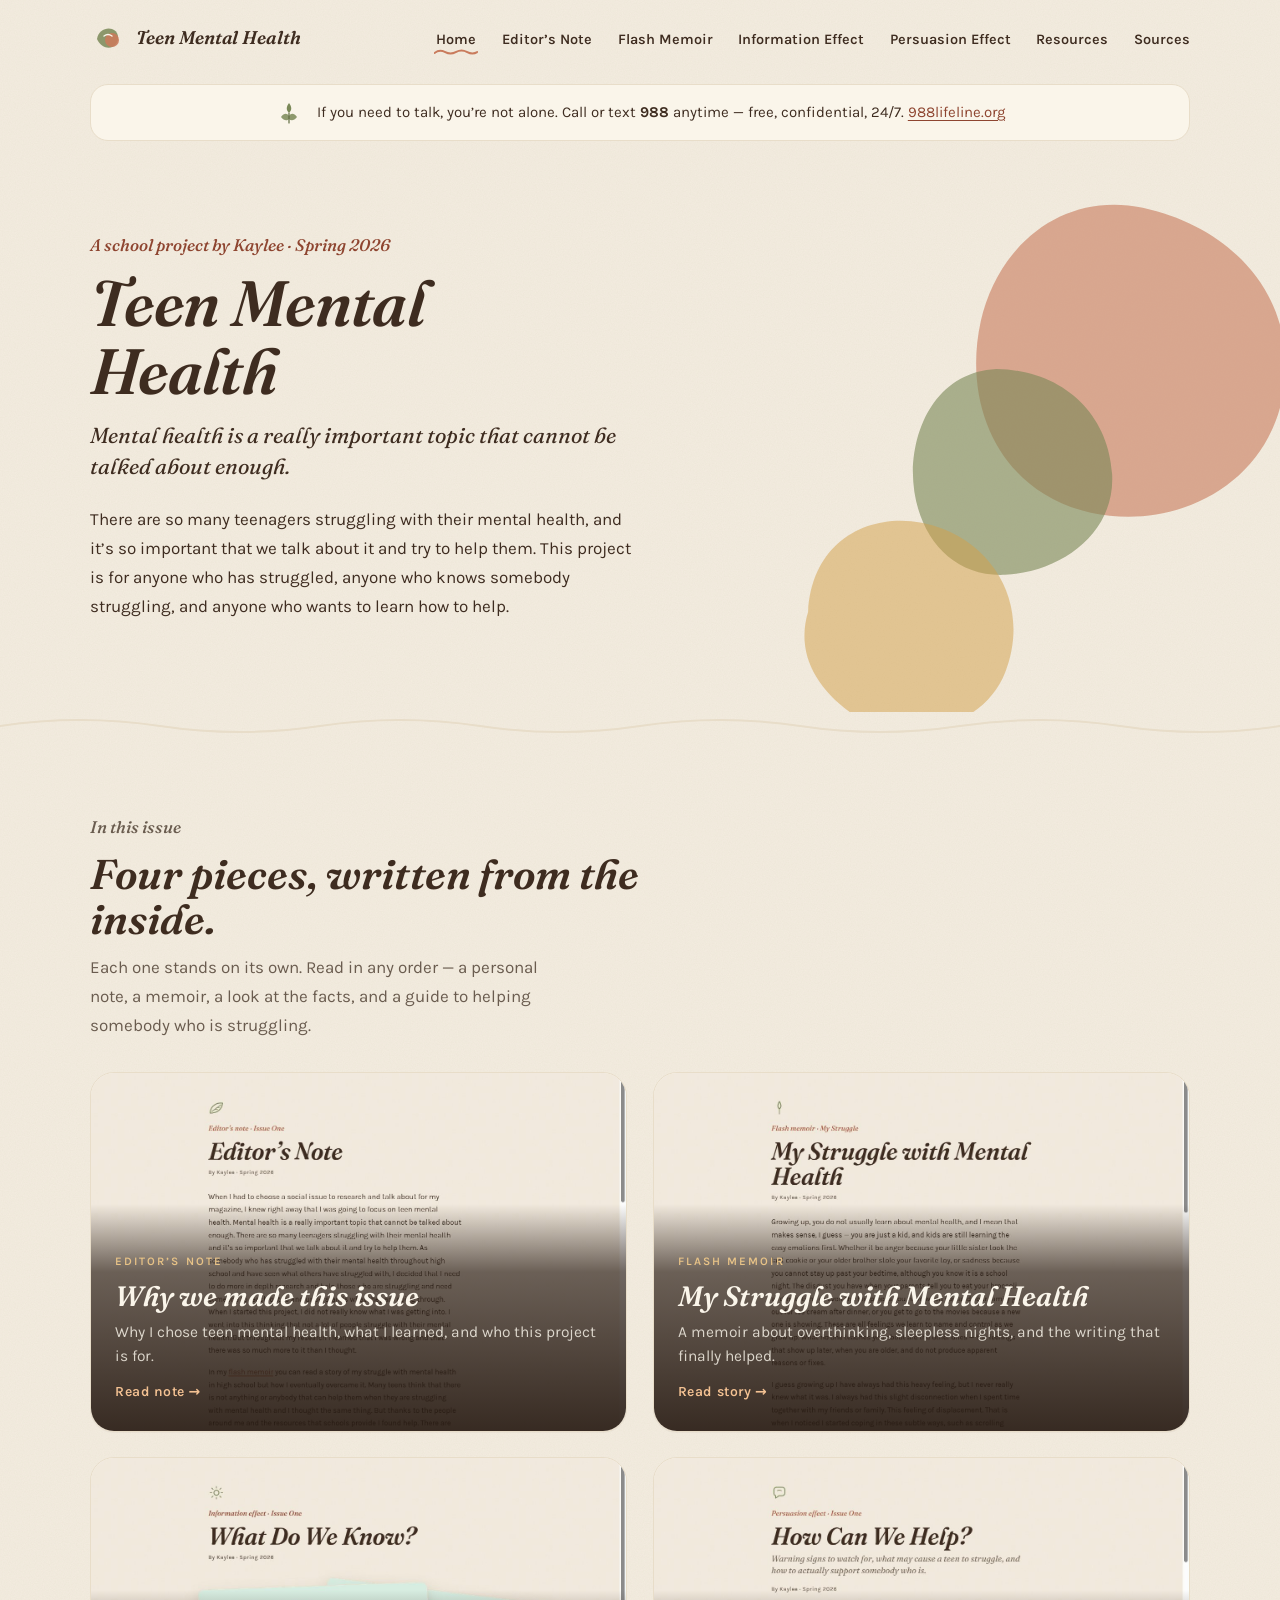
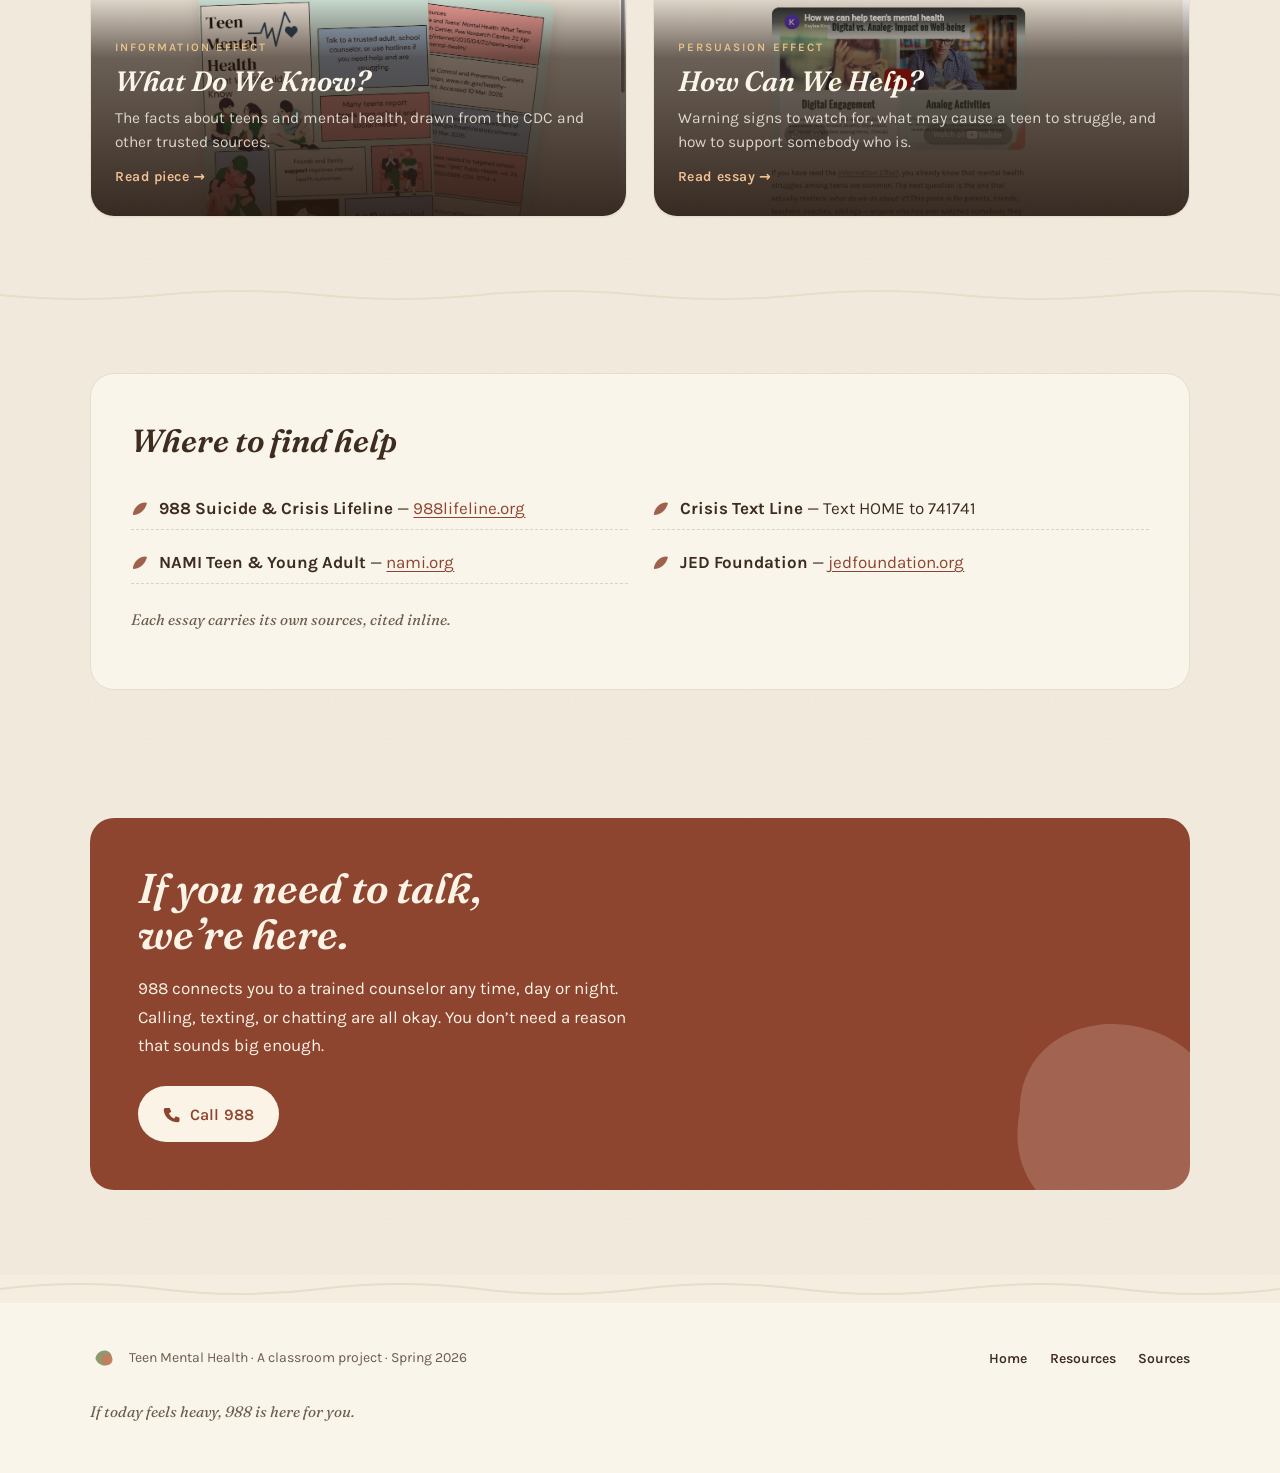
==== index.html @ c72b0821 "Initial site: The Quiet Struggle (Teen Mental Health) A warm, illustrated zine for Kaylee's classroo" ====
<!doctype html>
<html lang="en">
<head>
  <meta charset="utf-8">
  <meta name="viewport" content="width=device-width, initial-scale=1">
  <title>Teen Mental Health — Issue One</title>
  <meta name="description" content="A youth-led conversation about what teens really think, feel, and carry. A classroom zine on mental health.">
  <link rel="preconnect" href="https://fonts.googleapis.com">
  <link rel="preconnect" href="https://fonts.gstatic.com" crossorigin>
  <link href="https://fonts.googleapis.com/css2?family=Fraunces:ital,opsz,wght@0,9..144,500;0,9..144,600;1,9..144,400;1,9..144,500;1,9..144,600&family=Karla:wght@400;500;600;700&display=swap" rel="stylesheet">
  <link rel="stylesheet" href="styles.css">
</head>
<body>
  <a href="#main" class="skip-link">Skip to content</a>

  <!-- ================= Header ================= -->
  <header class="site-header">
    <div class="container site-header__row">
      <a class="brand" href="index.html" aria-label="Teen Mental Health, home">
        <!-- Hand-drawn olive + terracotta mark -->
        <svg class="brand__mark" viewBox="0 0 36 36" aria-hidden="true">
          <path d="M7 19 C 8 11, 16 7, 22 9 C 28 11, 30 18, 26 24 C 22 30, 11 29, 7 19 Z" fill="#7A8857" opacity="0.85"/>
          <circle cx="22" cy="20" r="7" fill="#C97B5C" opacity="0.9"/>
          <path d="M14 16 q 4 -3 8 0" stroke="#FAF5EA" stroke-width="1.4" fill="none" stroke-linecap="round"/>
        </svg>
        <span class="brand__word">Teen Mental Health</span>
      </a>

      <nav class="nav" aria-label="Primary">
        <ul class="nav__list">
          <li><a class="nav__link" href="index.html" aria-current="page">Home</a></li>
          <li><a class="nav__link" href="editors-note.html">Editor&rsquo;s Note</a></li>
          <li><a class="nav__link" href="flash-memoir.html">Flash Memoir</a></li>
          <li><a class="nav__link" href="information-effect.html">Information Effect</a></li>
          <li><a class="nav__link" href="persuasion-effect.html">Persuasion Effect</a></li>
          <li><a class="nav__link" href="resources.html">Resources</a></li>
          <li><a class="nav__link" href="sources.html">Sources</a></li>
        </ul>
      </nav>

      <button class="menu-toggle" id="menuOpen" aria-expanded="false" aria-controls="mobileMenu">Menu</button>
    </div>
  </header>

  <!-- Mobile overlay menu -->
  <div class="mobile-menu" id="mobileMenu" data-open="false" aria-hidden="true">
    <div class="container">
      <div class="mobile-menu__top">
        <span class="brand__word">Teen Mental Health</span>
        <button class="menu-toggle" id="menuClose" aria-label="Close menu">Close</button>
      </div>
      <ul class="mobile-menu__list">
        <li><a href="index.html" aria-current="page">Home</a></li>
        <li><a href="editors-note.html">Editor&rsquo;s Note</a></li>
        <li><a href="flash-memoir.html">Flash Memoir</a></li>
        <li><a href="information-effect.html">Information Effect</a></li>
        <li><a href="persuasion-effect.html">Persuasion Effect</a></li>
        <li><a href="resources.html">Resources</a></li>
        <li><a href="sources.html">Sources</a></li>
      </ul>
    </div>
  </div>

  <!-- ================= Crisis bar ================= -->
  <div class="container">
    <div class="crisis-bar" role="region" aria-label="Crisis support">
      <div class="crisis-bar__inner">
        <svg class="crisis-bar__icon" viewBox="0 0 28 28" aria-hidden="true">
          <path d="M14 4 C 11 8, 11 11, 14 14 C 17 11, 17 8, 14 4 Z" fill="#7A8857"/>
          <path d="M6 18 C 9 14, 12 14, 14 17 C 16 14, 19 14, 22 18 C 19 22, 16 22, 14 20 C 12 22, 9 22, 6 18 Z" fill="#7A8857" opacity="0.85"/>
          <path d="M14 14 v 10" stroke="#5E6B3F" stroke-width="1.2" stroke-linecap="round"/>
        </svg>
        <p>If you need to talk, you&rsquo;re not alone. Call or text <strong>988</strong> anytime &mdash; free, confidential, 24/7. <a href="https://988lifeline.org" rel="noopener">988lifeline.org</a></p>
      </div>
    </div>
  </div>

  <main id="main">

    <!-- ================= Hero ================= -->
    <section class="hero">
      <div class="container">
        <div class="hero__shapes" aria-hidden="true">
          <!-- Cut-paper organic shapes -->
          <svg class="hero__shape hero__shape--a" viewBox="0 0 360 360">
            <path d="M180 20 C 270 30, 340 90, 340 180 C 340 280, 250 340, 160 330 C 70 320, 20 240, 30 150 C 40 70, 100 12, 180 20 Z"
                  fill="#C97B5C"/>
          </svg>
          <svg class="hero__shape hero__shape--b" viewBox="0 0 230 230">
            <path d="M115 10 C 180 20, 220 70, 215 130 C 210 190, 150 220, 95 215 C 40 210, 10 160, 18 100 C 26 50, 60 5, 115 10 Z"
                  fill="#7A8857"/>
          </svg>
          <svg class="hero__shape hero__shape--c" viewBox="0 0 280 280">
            <path d="M40 140 C 40 60, 110 30, 170 50 C 230 70, 260 130, 240 190 C 220 250, 140 270, 90 240 C 50 215, 30 180, 40 140 Z"
                  fill="#D4A24C" opacity="0.85"/>
          </svg>
        </div>

        <div class="hero__inner">
          <p class="eyebrow">A school project by Kaylee &middot; Spring 2026</p>
          <h1 class="hero__title">Teen Mental<br>Health</h1>
          <p class="hero__tag">Mental health is a really important topic that cannot be talked about enough.</p>
          <p class="hero__intro">There are so many teenagers struggling with their mental health, and it&rsquo;s so important that we talk about it and try to help them. This project is for anyone who has struggled, anyone who knows somebody struggling, and anyone who wants to learn how to help.</p>
        </div>
      </div>
    </section>

    <!-- Wavy divider -->
    <div class="divider" aria-hidden="true">
      <svg viewBox="0 0 1200 28" preserveAspectRatio="none">
        <path d="M0 14 Q 75 2 150 14 T 300 14 T 450 14 T 600 14 T 750 14 T 900 14 T 1050 14 T 1200 14"
              fill="none" stroke="currentColor" stroke-width="2" stroke-linecap="round"/>
      </svg>
    </div>

    <!-- ================= In This Issue ================= -->
    <section class="issue">
      <div class="container">
        <header class="issue__head">
          <p class="eyebrow">In this issue</p>
          <h2>Four pieces, written from the inside.</h2>
          <p>Each one stands on its own. Read in any order &mdash; a personal note, a memoir, a look at the facts, and a guide to helping somebody who is struggling.</p>
        </header>

        <div class="cards">

          <a class="card" href="editors-note.html">
            <span class="card__thumb" style="background-image: url('img/editors-note.jpeg');" aria-hidden="true"></span>
            <span class="card__content">
              <span class="card__kicker">Editor&rsquo;s note</span>
              <h3 class="card__title">Why we made this issue</h3>
              <p class="card__dek">Why I chose teen mental health, what I learned, and who this project is for.</p>
              <span class="card__cta">Read note &rarr;</span>
            </span>
          </a>

          <a class="card" href="flash-memoir.html">
            <span class="card__thumb" style="background-image: url('img/flash-memoir.jpeg');" aria-hidden="true"></span>
            <span class="card__content">
              <span class="card__kicker">Flash memoir</span>
              <h3 class="card__title">My Struggle with Mental Health</h3>
              <p class="card__dek">A memoir about overthinking, sleepless nights, and the writing that finally helped.</p>
              <span class="card__cta">Read story &rarr;</span>
            </span>
          </a>

          <a class="card" href="information-effect.html">
            <span class="card__thumb" style="background-image: url('img/information-effect.jpeg');" aria-hidden="true"></span>
            <span class="card__content">
              <span class="card__kicker">Information effect</span>
              <h3 class="card__title">What Do We Know?</h3>
              <p class="card__dek">The facts about teens and mental health, drawn from the CDC and other trusted sources.</p>
              <span class="card__cta">Read piece &rarr;</span>
            </span>
          </a>

          <a class="card" href="persuasion-effect.html">
            <span class="card__thumb" style="background-image: url('img/persuasion-effect.jpeg');" aria-hidden="true"></span>
            <span class="card__content">
              <span class="card__kicker">Persuasion effect</span>
              <h3 class="card__title">How Can We Help?</h3>
              <p class="card__dek">Warning signs to watch for, what may cause a teen to struggle, and how to support somebody who is.</p>
              <span class="card__cta">Read essay &rarr;</span>
            </span>
          </a>

        </div>
      </div>
    </section>

    <!-- Wavy divider -->
    <div class="divider" aria-hidden="true">
      <svg viewBox="0 0 1200 28" preserveAspectRatio="none">
        <path d="M0 14 Q 75 22 150 14 T 300 14 T 450 14 T 600 14 T 750 14 T 900 14 T 1050 14 T 1200 14"
              fill="none" stroke="currentColor" stroke-width="2" stroke-linecap="round"/>
      </svg>
    </div>

    <!-- ================= Resources ================= -->
    <section class="resources">
      <div class="container">
        <div class="resources__card">
          <h2>Where to find help</h2>
          <ul class="resources__list">
            <li>
              <svg class="resources__sprig" viewBox="0 0 18 18" aria-hidden="true"><path d="M2 14 C 4 6, 12 2, 16 4 C 14 12, 8 16, 2 16 Z" fill="currentColor" opacity="0.85"/></svg>
              <span><strong>988 Suicide &amp; Crisis Lifeline</strong> &mdash; <a href="https://988lifeline.org" rel="noopener">988lifeline.org</a></span>
            </li>
            <li>
              <svg class="resources__sprig" viewBox="0 0 18 18" aria-hidden="true"><path d="M2 14 C 4 6, 12 2, 16 4 C 14 12, 8 16, 2 16 Z" fill="currentColor" opacity="0.85"/></svg>
              <span><strong>Crisis Text Line</strong> &mdash; Text HOME to 741741</span>
            </li>
            <li>
              <svg class="resources__sprig" viewBox="0 0 18 18" aria-hidden="true"><path d="M2 14 C 4 6, 12 2, 16 4 C 14 12, 8 16, 2 16 Z" fill="currentColor" opacity="0.85"/></svg>
              <span><strong>NAMI Teen &amp; Young Adult</strong> &mdash; <a href="https://www.nami.org/Your-Journey/Teens-Young-Adults" rel="noopener">nami.org</a></span>
            </li>
            <li>
              <svg class="resources__sprig" viewBox="0 0 18 18" aria-hidden="true"><path d="M2 14 C 4 6, 12 2, 16 4 C 14 12, 8 16, 2 16 Z" fill="currentColor" opacity="0.85"/></svg>
              <span><strong>JED Foundation</strong> &mdash; <a href="https://jedfoundation.org" rel="noopener">jedfoundation.org</a></span>
            </li>
          </ul>
          <p class="resources__sources">Each essay carries its own sources, cited inline.</p>
        </div>
      </div>
    </section>

    <!-- ================= Big crisis card ================= -->
    <section class="crisis">
      <div class="container">
        <div class="crisis__card">
          <svg class="crisis__deco" viewBox="0 0 240 240" aria-hidden="true">
            <path d="M40 130 C 40 60, 110 30, 170 50 C 230 70, 260 130, 240 190 C 220 250, 140 270, 90 240 C 50 215, 30 180, 40 130 Z" fill="#FBF3E6"/>
          </svg>
          <h2 class="crisis__title">If you need to talk, we&rsquo;re here.</h2>
          <p class="crisis__body">988 connects you to a trained counselor any time, day or night. Calling, texting, or chatting are all okay. You don&rsquo;t need a reason that sounds big enough.</p>
          <a class="btn btn--cream" href="tel:988">
            <svg width="18" height="18" viewBox="0 0 24 24" aria-hidden="true">
              <path d="M5 4 h 4 l 2 5 -3 2 c 1 3 4 6 7 7 l 2 -3 5 2 v 4 c 0 1 -1 2 -2 2 C 9 23, 1 15, 1 6 c 0 -1 1 -2 2 -2 Z" fill="currentColor"/>
            </svg>
            Call 988
          </a>
        </div>
      </div>
    </section>

  </main>

  <!-- ================= Footer ================= -->
  <footer class="site-footer">
    <div class="site-footer__divider" aria-hidden="true">
      <svg viewBox="0 0 1200 28" preserveAspectRatio="none">
        <path d="M0 14 Q 75 4 150 14 T 300 14 T 450 14 T 600 14 T 750 14 T 900 14 T 1050 14 T 1200 14"
              fill="none" stroke="currentColor" stroke-width="2" stroke-linecap="round"/>
      </svg>
    </div>
    <div class="container site-footer__inner">
      <div class="site-footer__left">
        <svg class="brand__mark" viewBox="0 0 36 36" aria-hidden="true">
          <path d="M7 19 C 8 11, 16 7, 22 9 C 28 11, 30 18, 26 24 C 22 30, 11 29, 7 19 Z" fill="#7A8857" opacity="0.85"/>
          <circle cx="22" cy="20" r="7" fill="#C97B5C" opacity="0.9"/>
        </svg>
        <span>Teen Mental Health &middot; A classroom project &middot; Spring 2026</span>
      </div>
      <ul class="site-footer__nav">
        <li><a href="index.html">Home</a></li>
        <li><a href="resources.html">Resources</a></li>
        <li><a href="sources.html">Sources</a></li>
      </ul>
      <p class="site-footer__note">If today feels heavy, 988 is here for you.</p>
    </div>
  </footer>

  <script>
    (function () {
      var open = document.getElementById('menuOpen');
      var close = document.getElementById('menuClose');
      var menu = document.getElementById('mobileMenu');
      if (!open || !close || !menu) return;
      function setOpen(state) {
        menu.dataset.open = state ? 'true' : 'false';
        menu.setAttribute('aria-hidden', state ? 'false' : 'true');
        open.setAttribute('aria-expanded', state ? 'true' : 'false');
        document.body.style.overflow = state ? 'hidden' : '';
      }
      open.addEventListener('click', function () { setOpen(true); });
      close.addEventListener('click', function () { setOpen(false); });
      menu.addEventListener('click', function (e) {
        if (e.target.tagName === 'A') setOpen(false);
      });
      document.addEventListener('keydown', function (e) {
        if (e.key === 'Escape') setOpen(false);
      });
    })();
  </script>
</body>
</html>
---- styles.css ----
/* =========================================================
   Teen Mental Health — Issue One
   Warm Illustrated zine
   ---------------------------------------------------------
   Tokens, layout, components and page-specific styles for a
   five-page static site. Mobile-first; min-width breakpoints
   at 640, 900, and 1180.
   ========================================================= */


/* ---------- Tokens ---------- */
:root {
  --bg:            #F4EDE0;
  --surface:       #FAF5EA;
  --surface-edge:  #E8DDC9;
  --terracotta:    #C97B5C;   /* decorative only — fails text contrast */
  --terracotta-dp: #8E4530;   /* AA: 5.8:1 on cream — use for text/links */
  --olive:         #7A8857;   /* decorative only */
  --olive-deep:    #4D5A3B;   /* AA: 6.2:1 on cream — use for text */
  --mustard:       #D4A24C;   /* decorative only */
  --ink:           #3E2C20;   /* AAA: 11.3:1 on cream */
  --ink-muted:     #6A5C4F;   /* AA: 5.4:1 on cream */

  --display: "Fraunces", "Iowan Old Style", Georgia, serif;
  --body:    "Karla", "Public Sans", system-ui, sans-serif;

  --r-card:  24px;
  --r-pill:  999px;

  --measure: 38rem;

  --shadow-soft: 0 1px 0 rgba(62, 44, 32, 0.04);
}


/* ---------- Reset / base ---------- */
*,
*::before,
*::after { box-sizing: border-box; }

html { -webkit-text-size-adjust: 100%; }

body {
  margin: 0;
  background-color: var(--bg);
  /* low-opacity paper-grain SVG noise */
  background-image: url("data:image/svg+xml;utf8,<svg xmlns='http://www.w3.org/2000/svg' width='240' height='240'><filter id='n'><feTurbulence type='fractalNoise' baseFrequency='0.85' numOctaves='2' stitchTiles='stitch'/><feColorMatrix values='0 0 0 0 0.244  0 0 0 0 0.173  0 0 0 0 0.126  0 0 0 0.06 0'/></filter><rect width='100%25' height='100%25' filter='url(%23n)'/></svg>");
  background-size: 240px 240px;
  color: var(--ink);
  font-family: var(--body);
  font-size: 17px;
  line-height: 1.7;
  -webkit-font-smoothing: antialiased;
  text-rendering: optimizeLegibility;
}

img, svg { max-width: 100%; display: block; }

a {
  color: var(--terracotta-dp);
  text-decoration-thickness: 1px;
  text-underline-offset: 3px;
}
a:hover {
  color: var(--terracotta-dp);
  text-decoration-thickness: 2px;
}
a:focus-visible {
  outline: 2px solid var(--terracotta-dp);
  outline-offset: 2px;
  border-radius: 2px;
}

p { margin: 0 0 1.1em; }

::selection { background: rgba(201, 123, 92, 0.25); }


/* ---------- Typography ---------- */
.display {
  font-family: var(--display);
  font-weight: 600;
  font-style: italic;
  line-height: 1.05;
  letter-spacing: -0.005em;
  color: var(--ink);
}

.eyebrow {
  font-family: var(--display);
  font-style: italic;
  font-weight: 500;
  font-size: 1.05rem;
  color: var(--terracotta-dp);
  margin: 0 0 0.6em;
}

.label {
  font-family: var(--body);
  font-weight: 600;
  font-size: 13px;
  letter-spacing: 0.05em;
  color: var(--ink-muted);
}

.lede {
  font-family: var(--display);
  font-style: italic;
  font-weight: 400;
  font-size: clamp(1.15rem, 1.6vw, 1.4rem);
  line-height: 1.5;
  color: var(--ink);
  max-width: 36rem;
  margin: 1.4rem 0 0;
}


/* ---------- Layout ---------- */
.container {
  width: 100%;
  max-width: 1180px;
  margin-inline: auto;
  padding-inline: clamp(1.25rem, 4vw, 2.5rem);
}

.stack > * + * { margin-top: 1.1rem; }

.section {
  padding-block: clamp(3rem, 6vw, 5.5rem);
}

.skip-link {
  position: absolute;
  left: -9999px;
}
.skip-link:focus {
  left: 1rem;
  top: 1rem;
  background: var(--ink);
  color: var(--bg);
  padding: 0.5rem 0.9rem;
  border-radius: 6px;
  z-index: 1000;
}


/* ---------- Header / nav ---------- */
.site-header {
  position: relative;
  z-index: 20;
  padding-block: 1.25rem;
}

.site-header__row {
  display: flex;
  align-items: center;
  justify-content: space-between;
  gap: 1.25rem;
}

.brand {
  display: inline-flex;
  align-items: center;
  gap: 0.65rem;
  text-decoration: none;
  color: var(--ink);
}
.brand__mark { width: 36px; height: 36px; flex: 0 0 auto; }
.brand__word {
  font-family: var(--display);
  font-style: italic;
  font-weight: 600;
  font-size: 1.15rem;
  letter-spacing: -0.005em;
  color: var(--ink);
}

.nav {
  display: none;
}

.nav__list {
  list-style: none;
  display: flex;
  align-items: center;
  gap: 1.6rem;
  margin: 0;
  padding: 0;
}

.nav__link {
  font-family: var(--body);
  font-weight: 600;
  font-size: 14.5px;
  color: var(--ink);
  text-decoration: none;
  position: relative;
  padding-block: 4px;
}
.nav__link:hover { color: var(--terracotta-dp); }

.nav__link[aria-current="page"]::after {
  content: "";
  position: absolute;
  left: -2px;
  right: -2px;
  bottom: -4px;
  height: 8px;
  background-image: url("data:image/svg+xml;utf8,<svg xmlns='http://www.w3.org/2000/svg' viewBox='0 0 80 8' preserveAspectRatio='none'><path d='M1 5 Q 10 1 20 4 T 40 4 T 60 4 T 79 4' fill='none' stroke='%23C97B5C' stroke-width='2' stroke-linecap='round'/></svg>");
  background-size: 100% 100%;
  background-repeat: no-repeat;
}

/* Mobile menu */
.menu-toggle {
  appearance: none;
  background: transparent;
  border: 1px solid var(--surface-edge);
  border-radius: 999px;
  padding: 0.55rem 1rem;
  font-family: var(--body);
  font-weight: 600;
  font-size: 13px;
  color: var(--ink);
  letter-spacing: 0.04em;
  cursor: pointer;
}
.menu-toggle:hover { border-color: var(--terracotta); color: var(--terracotta-dp); }

.mobile-menu {
  position: fixed;
  inset: 0;
  background: var(--bg);
  z-index: 50;
  padding: 1.5rem clamp(1.25rem, 6vw, 2.5rem);
  transform: translateY(-100%);
  transition: transform 280ms ease;
  visibility: hidden;
}
.mobile-menu[data-open="true"] {
  transform: translateY(0);
  visibility: visible;
}
.mobile-menu__top {
  display: flex;
  align-items: center;
  justify-content: space-between;
}
.mobile-menu__list {
  list-style: none;
  margin: 2.5rem 0 0;
  padding: 0;
  display: flex;
  flex-direction: column;
  gap: 1.25rem;
}
.mobile-menu__list a {
  font-family: var(--display);
  font-style: italic;
  font-size: 1.6rem;
  color: var(--ink);
  text-decoration: none;
}

@media (min-width: 900px) {
  .nav { display: block; }
  .menu-toggle { display: none; }
}


/* ---------- Crisis card (top of page) ---------- */
.crisis-bar {
  margin-top: 0.5rem;
}

.crisis-bar__inner {
  display: flex;
  align-items: center;
  justify-content: center;
  gap: 0.85rem;
  background: var(--surface);
  border: 1px solid var(--surface-edge);
  border-radius: 18px;
  padding: 0.85rem 1.1rem;
  font-size: 15px;
  line-height: 1.55;
  color: var(--ink);
  text-align: center;
}
.crisis-bar__inner > p {
  margin: 0;
}
.crisis-bar__icon {
  flex: 0 0 auto;
  width: 28px;
  height: 28px;
}
.crisis-bar strong { font-weight: 700; }


/* ---------- Hero ---------- */
.hero {
  position: relative;
  padding-block: clamp(3rem, 7vw, 6rem) clamp(2.5rem, 6vw, 4.5rem);
  overflow: hidden;
}
.hero__inner {
  position: relative;
  z-index: 2;
  max-width: 46rem;
}
.hero__title {
  font-family: var(--display);
  font-weight: 600;
  font-style: italic;
  font-size: clamp(2.25rem, 5vw, 4.5rem);
  line-height: 1.05;
  letter-spacing: -0.01em;
  margin: 0;
}
.hero__tag {
  font-family: var(--display);
  font-style: italic;
  font-size: clamp(1.1rem, 1.7vw, 1.4rem);
  line-height: 1.45;
  margin: 1rem 0 1.4rem;
  color: var(--ink);
  max-width: 36rem;
}
.hero__intro {
  max-width: 34rem;
  color: var(--ink);
}

.hero__shapes {
  position: absolute;
  inset: 0;
  z-index: 1;
  pointer-events: none;
}
.hero__shape {
  position: absolute;
  opacity: 0.6;
}
.hero__shape--a { top: 8%;  right: -2%;  width: clamp(180px, 28vw, 360px); transform: rotate(6deg); }
.hero__shape--b { top: 38%; right: 12%;  width: clamp(120px, 18vw, 230px); transform: rotate(-8deg); }
.hero__shape--c { bottom: -8%; left: 60%; width: clamp(140px, 22vw, 280px); transform: rotate(3deg); display: none; }

@media (min-width: 900px) {
  .hero__shape--c { display: block; }
}


/* ---------- Wavy SVG divider ---------- */
.divider {
  display: block;
  width: 100%;
  height: 28px;
  color: var(--surface-edge);
}
.divider svg { width: 100%; height: 100%; display: block; color: inherit; }


/* ---------- In This Issue (cards) ---------- */
.issue {
  padding-block: clamp(2rem, 5vw, 4rem);
}
.issue__head {
  margin-bottom: 2rem;
  max-width: 40rem;
}
.issue__head h2 {
  font-family: var(--display);
  font-style: italic;
  font-weight: 600;
  font-size: clamp(1.75rem, 3.4vw, 2.6rem);
  line-height: 1.1;
  margin: 0;
}
.issue__head p {
  margin-top: 0.6rem;
  color: var(--ink-muted);
  max-width: 30rem;
}

.cards {
  display: grid;
  grid-template-columns: 1fr;
  gap: 1.25rem;
}
@media (min-width: 700px) {
  .cards { grid-template-columns: 1fr 1fr; gap: 1.6rem; }
}

.card {
  position: relative;
  display: flex;
  flex-direction: column;
  justify-content: flex-end;
  min-height: 360px;
  background: var(--surface);
  border: 1px solid var(--surface-edge);
  border-radius: var(--r-card);
  overflow: hidden;
  text-decoration: none;
  color: var(--ink);
  transition: transform 280ms ease, border-color 280ms ease, box-shadow 280ms ease;
  box-shadow: var(--shadow-soft);
  isolation: isolate;
}
.card:hover {
  transform: translateY(-4px) rotate(0.5deg);
  border-color: var(--terracotta);
  box-shadow: 0 14px 36px rgba(95, 62, 40, 0.18);
}
.card:hover .card__thumb { transform: scale(1.04); }

.card__thumb {
  position: absolute;
  inset: 0;
  background-size: cover;
  background-position: top center;
  background-repeat: no-repeat;
  transition: transform 600ms ease;
  z-index: 0;
}
.card__content {
  position: relative;
  z-index: 2;
  padding: 3rem 1.5rem 1.7rem;
  display: flex;
  flex-direction: column;
  gap: 0.55rem;
  background: linear-gradient(
    180deg,
    rgba(35, 22, 14, 0) 0%,
    rgba(35, 22, 14, 0.65) 30%,
    rgba(35, 22, 14, 0.90) 100%
  );
}
.card__kicker {
  font-family: var(--body);
  font-weight: 600;
  font-size: 11.5px;
  letter-spacing: 0.18em;
  text-transform: uppercase;
  color: #E8C387;
  margin: 0;
}
.card__title {
  font-family: var(--display);
  font-style: italic;
  font-weight: 600;
  font-size: 1.75rem;
  line-height: 1.1;
  letter-spacing: -0.005em;
  margin: 0;
  color: #FAF5EA;
}
.card__dek {
  margin: 0;
  color: rgba(250, 245, 234, 0.82);
  font-size: 15.5px;
  line-height: 1.55;
}
.card__cta {
  font-family: var(--body);
  font-weight: 600;
  font-size: 14px;
  letter-spacing: 0.04em;
  color: #F4C293;
  display: inline-flex;
  align-items: center;
  gap: 0.35rem;
  margin-top: 0.15rem;
}
.card:hover .card__cta { color: #FAF5EA; }


/* ---------- Resources block ---------- */
.resources {
  padding-block: clamp(2rem, 5vw, 4rem);
}
.resources__card {
  background: var(--surface);
  border: 1px solid var(--surface-edge);
  border-radius: var(--r-card);
  padding: clamp(1.6rem, 3.2vw, 2.5rem);
}
.resources__card h2 {
  font-family: var(--display);
  font-style: italic;
  font-weight: 600;
  font-size: clamp(1.5rem, 2.6vw, 2rem);
  margin: 0 0 1.2rem;
}
.resources__list {
  list-style: none;
  padding: 0;
  margin: 0;
  display: grid;
  gap: 0.7rem;
}
@media (min-width: 700px) {
  .resources__list { grid-template-columns: 1fr 1fr; gap: 0.7rem 1.5rem; }
}
.resources__list li {
  display: flex;
  gap: 0.65rem;
  align-items: flex-start;
  padding-block: 0.4rem;
  border-bottom: 1px dashed rgba(122, 107, 92, 0.25);
}
.resources__list li:last-child { border-bottom: 0; }
.resources__sprig {
  flex: 0 0 auto;
  width: 18px;
  height: 18px;
  margin-top: 5px;
  color: var(--terracotta-dp);
}
.resources__list strong { font-weight: 700; color: var(--ink); }
.resources__sources {
  margin-top: 1.4rem;
  font-family: var(--display);
  font-style: italic;
  color: var(--ink-muted);
  font-size: 0.95rem;
}


/* ---------- Big crisis card ---------- */
.crisis {
  padding-block: clamp(2rem, 5vw, 4rem);
}
.crisis__card {
  background: var(--terracotta-dp);
  color: #FBF3E6;
  border-radius: var(--r-card);
  padding: clamp(2rem, 4vw, 3rem);
  position: relative;
  overflow: hidden;
}
.crisis__title {
  font-family: var(--display);
  font-style: italic;
  font-weight: 600;
  font-size: clamp(1.8rem, 3.5vw, 2.6rem);
  line-height: 1.1;
  margin: 0;
  max-width: 28rem;
}
.crisis__body {
  margin: 1rem 0 1.6rem;
  max-width: 32rem;
  color: #FBF3E6;
}
.crisis__deco {
  position: absolute;
  right: -30px;
  bottom: -30px;
  width: 240px;
  opacity: 0.18;
  pointer-events: none;
}

.btn {
  display: inline-flex;
  align-items: center;
  gap: 0.55rem;
  font-family: var(--body);
  font-weight: 600;
  font-size: 16px;
  letter-spacing: 0.01em;
  padding: 0.85rem 1.5rem;
  border-radius: var(--r-pill);
  text-decoration: none;
  cursor: pointer;
  border: 1px solid transparent;
  transition: background-color 200ms ease, color 200ms ease, transform 200ms ease;
}
.btn--primary {
  background: var(--terracotta-dp);
  color: #FBF3E6;
}
.btn--primary:hover {
  background: #6F351F;
  color: #FBF3E6;
}
.btn--cream {
  background: #FBF3E6;
  color: var(--terracotta-dp);
}
.btn--cream:hover {
  background: #fff;
  color: var(--terracotta-dp);
  transform: translateY(-1px);
}


/* ---------- Article pages ---------- */
.article {
  padding-block: clamp(2rem, 5vw, 4.5rem);
}
.article__inner {
  max-width: 44rem;
  margin-inline: auto;
}
.article__sprig {
  width: 38px;
  height: 38px;
  color: var(--olive);
  margin-bottom: 1rem;
}
.article__title {
  font-family: var(--display);
  font-weight: 600;
  font-style: italic;
  font-size: clamp(2rem, 4.5vw, 3.6rem);
  line-height: 1.05;
  letter-spacing: -0.01em;
  margin: 0.4rem 0 0.6rem;
}
.article__sub {
  font-family: var(--display);
  font-style: italic;
  font-size: clamp(1.1rem, 1.6vw, 1.35rem);
  color: var(--ink-muted);
  margin: 0 0 1.2rem;
  max-width: 38rem;
  line-height: 1.4;
}
.article__byline {
  font-family: var(--body);
  font-weight: 600;
  font-size: 13px;
  letter-spacing: 0.05em;
  color: var(--ink-muted);
  margin-bottom: 2rem;
}
.article__feature {
  margin: 2.4rem 0 1.4rem;
  padding: 0;
  max-width: var(--measure);
  border-radius: 18px;
  overflow: hidden;
  background: var(--surface);
  border: 1px solid var(--surface-edge);
  box-shadow: var(--shadow-soft);
  transform: rotate(-0.6deg);
}
.article__feature img {
  display: block;
  width: 100%;
  height: auto;
  border-radius: 18px;
}
.article__gallery {
  display: flex;
  flex-direction: column;
  gap: 2rem;
  margin: 1.4rem auto 2.4rem;
  max-width: 880px;
  width: 100%;
}
.article__gallery figure {
  margin: 0;
  background: var(--surface);
  border: 1px solid var(--surface-edge);
  border-radius: 16px;
  overflow: hidden;
  box-shadow: 0 10px 28px rgba(95, 62, 40, 0.14);
}
.article__gallery figure:nth-child(odd) { transform: rotate(-0.4deg); }
.article__gallery figure:nth-child(even) { transform: rotate(0.4deg); }
.article__gallery img {
  display: block;
  width: 100%;
  height: auto;
}
.article__gallery figcaption {
  padding: 0.7rem 1rem 0.9rem;
  font-size: 13.5px;
  font-style: italic;
  color: var(--ink-muted);
  text-align: center;
}
.article__gallery--wide {
  max-width: min(1100px, 100%);
}

/* ---------- Information Effect: fan layout ---------- */
.fan {
  position: relative;
  width: 100%;
  max-width: min(880px, 100%);
  margin: 1.6rem auto 2.6rem;
  padding-top: 24px;
  padding-bottom: 60px;
  isolation: isolate;
}
.fan__card {
  position: relative;
  display: block;
  width: 78%;
  max-width: 720px;
  margin: 0;
  padding: 0;
  border: 1px solid var(--surface-edge);
  border-radius: 14px;
  background: var(--surface);
  box-shadow: 0 14px 32px rgba(95, 62, 40, 0.18);
  cursor: pointer;
  overflow: hidden;
  transition: transform 420ms cubic-bezier(0.4, 0.1, 0.3, 1.1), box-shadow 280ms ease, z-index 0ms 220ms;
  font: inherit;
  color: inherit;
}
.fan__card img {
  display: block;
  width: 100%;
  height: auto;
  pointer-events: none;
}
.fan__card:focus-visible {
  outline: 3px solid var(--terracotta-dp);
  outline-offset: 4px;
}
.fan__card--1 {
  transform: rotate(-4deg) translateX(-8%);
}
.fan__card--2 {
  position: absolute;
  top: 24px;
  left: 0;
  right: 0;
  margin-left: auto;
  transform: rotate(5deg) translateX(8%);
}
.fan[data-active="1"] .fan__card--1 { z-index: 3; transform: rotate(-2deg) translateX(-2%); }
.fan[data-active="1"] .fan__card--2 { z-index: 2; transform: rotate(7deg) translateX(15%); }
.fan[data-active="2"] .fan__card--1 { z-index: 2; transform: rotate(-7deg) translateX(-15%); }
.fan[data-active="2"] .fan__card--2 { z-index: 3; transform: rotate(2deg) translateX(2%); }
.fan__card:hover { box-shadow: 0 18px 40px rgba(95, 62, 40, 0.24); }

.fan__swap {
  position: absolute;
  bottom: 0;
  left: 50%;
  transform: translateX(-50%);
  z-index: 5;
  display: inline-flex;
  align-items: center;
  gap: 0.5rem;
  padding: 0.7rem 1.2rem 0.7rem 1rem;
  font: inherit;
  font-family: var(--body);
  font-weight: 600;
  font-size: 14px;
  letter-spacing: 0.02em;
  color: var(--terracotta-dp);
  background: var(--surface);
  border: 1.5px solid var(--terracotta-dp);
  border-radius: var(--r-pill);
  cursor: pointer;
  box-shadow: 0 6px 16px rgba(95, 62, 40, 0.14);
  transition: background 200ms ease, color 200ms ease, transform 200ms ease;
}
.fan__swap:hover {
  background: var(--terracotta-dp);
  color: #FBF3E6;
  transform: translateX(-50%) translateY(-2px);
}
.fan__swap:focus-visible {
  outline: 3px solid var(--terracotta-dp);
  outline-offset: 3px;
}
.fan__swap svg {
  width: 22px;
  height: 22px;
  flex: 0 0 auto;
}
@media (prefers-reduced-motion: reduce) {
  .fan__card { transition: none; }
}
@media (max-width: 700px) {
  .fan { padding-bottom: 70px; }
  .fan__card { width: 86%; }
  .fan__card--1 { transform: rotate(-2deg); }
  .fan__card--2 { transform: rotate(3deg); }
  .fan[data-active="1"] .fan__card--1 { transform: rotate(-1deg) translateX(-1%); }
  .fan[data-active="1"] .fan__card--2 { transform: rotate(5deg) translateX(8%); }
  .fan[data-active="2"] .fan__card--1 { transform: rotate(-5deg) translateX(-8%); }
  .fan[data-active="2"] .fan__card--2 { transform: rotate(1deg) translateX(1%); }
}

.article__nextlink {
  max-width: var(--measure);
  margin: 0.5rem 0 0;
  font-style: italic;
  color: var(--ink-muted);
  font-size: 16px;
  line-height: 1.6;
}
.article__nextlink a {
  color: var(--terracotta-dp);
  text-decoration: underline;
  text-decoration-color: var(--terracotta);
  text-underline-offset: 3px;
}
.article__nextlink a:hover { color: var(--terracotta-dp); text-decoration-thickness: 2px; }

.video-embed {
  position: relative;
  width: 100%;
  max-width: var(--measure);
  aspect-ratio: 16 / 9;
  margin: 1.4rem 0 2.4rem;
  border-radius: 18px;
  overflow: hidden;
  background: #000;
  border: 1px solid var(--surface-edge);
  box-shadow: var(--shadow-soft);
}
.video-embed iframe {
  position: absolute;
  inset: 0;
  width: 100%;
  height: 100%;
  border: 0;
}

.article__body {
  max-width: var(--measure);
  font-size: 17.5px;
  line-height: 1.75;
}
.article__body p {
  margin: 0 0 1.2em;
}
.article__body h2 {
  font-family: var(--display);
  font-style: italic;
  font-weight: 600;
  font-size: clamp(1.5rem, 2.5vw, 2rem);
  line-height: 1.15;
  color: var(--terracotta-dp);
  margin: 2.4rem 0 1rem;
  letter-spacing: -0.005em;
}
.article__body ul {
  margin: 0 0 1.4em;
  padding-left: 1.4em;
  list-style: none;
}
.article__body ul li {
  position: relative;
  padding-left: 0.4em;
  margin-bottom: 0.6em;
}
.article__body ul li::before {
  content: "";
  position: absolute;
  left: -1.2em;
  top: 0.7em;
  width: 0.6em;
  height: 0.6em;
  background: var(--olive);
  border-radius: 60% 40% 70% 30%;
  opacity: 0.85;
}
.article__body ul li strong {
  color: var(--terracotta-dp);
}
.article__body a {
  color: var(--terracotta-dp);
  text-decoration: underline;
  text-decoration-thickness: 1.5px;
  text-underline-offset: 3px;
  text-decoration-color: var(--terracotta);
}
.article__body a:hover {
  color: var(--terracotta-dp);
  text-decoration-thickness: 2.5px;
}
.article__body em {
  font-style: italic;
}

/* Pull quote */
.pullquote {
  margin: 2.4rem 0;
  padding: 1.3rem 1.4rem 1.3rem 1.6rem;
  border-left: 3px solid var(--terracotta);
  background: var(--surface);
  border-radius: 0 18px 18px 0;
  position: relative;
}
.pullquote__mark {
  position: absolute;
  left: -14px;
  top: -16px;
  width: 38px;
  height: 38px;
  color: var(--terracotta-dp);
  background: var(--bg);
  border-radius: 999px;
  padding: 4px;
}
.pullquote p {
  margin: 0;
  font-family: var(--display);
  font-style: italic;
  font-weight: 600;
  font-size: clamp(1.25rem, 2.3vw, 1.7rem);
  line-height: 1.35;
  color: var(--terracotta-dp);
}

.back-link {
  display: inline-flex;
  align-items: center;
  gap: 0.4rem;
  margin-top: 2.5rem;
  font-family: var(--body);
  font-weight: 600;
  font-size: 14.5px;
  color: var(--terracotta-dp);
  text-decoration: none;
}
.back-link:hover { color: var(--terracotta-dp); }


/* ---------- Stat callouts (information-effect) ---------- */
.stats {
  display: grid;
  grid-template-columns: 1fr;
  gap: 1rem;
  margin: 2.5rem 0;
}
@media (min-width: 700px) {
  .stats { grid-template-columns: repeat(3, 1fr); }
}
.stat {
  background: var(--surface);
  border: 1px solid var(--surface-edge);
  border-left: 4px solid var(--terracotta);
  border-radius: 18px;
  padding: 1.4rem 1.4rem 1.5rem;
}
.stat:nth-child(2) { border-left-color: var(--olive); }
.stat:nth-child(3) { border-left-color: var(--mustard); }
.stat__num {
  font-family: var(--display);
  font-style: italic;
  font-weight: 600;
  font-size: clamp(2.5rem, 5vw, 3.4rem);
  line-height: 1;
  color: var(--ink);
  margin: 0 0 0.4rem;
}
.stat__label {
  margin: 0;
  color: var(--ink-muted);
  font-size: 15.5px;
  line-height: 1.5;
}


/* ---------- Footer ---------- */
.site-footer {
  margin-top: 3rem;
  background: var(--surface);
  border-top: 1px solid var(--surface-edge);
}
.site-footer__divider {
  height: 28px;
  color: var(--surface-edge);
  margin-top: -28px;
  position: relative;
  background: var(--bg);
}
.site-footer__divider svg { width: 100%; height: 100%; display: block; }

.site-footer__inner {
  padding-block: 2.5rem 2rem;
  display: grid;
  gap: 1.25rem;
}
@media (min-width: 700px) {
  .site-footer__inner {
    grid-template-columns: 1fr auto;
    align-items: center;
  }
}

.site-footer__left { display: flex; align-items: center; gap: 0.7rem; color: var(--ink-muted); font-size: 14px; }
.site-footer__left .brand__mark { width: 28px; height: 28px; }

.site-footer__nav {
  list-style: none;
  display: flex;
  gap: 1.4rem;
  padding: 0;
  margin: 0;
  flex-wrap: wrap;
}
.site-footer__nav a {
  color: var(--ink);
  text-decoration: none;
  font-weight: 600;
  font-size: 14px;
}
.site-footer__nav a:hover { color: var(--terracotta-dp); }

.site-footer__note {
  grid-column: 1 / -1;
  margin-top: 0.4rem;
  font-family: var(--display);
  font-style: italic;
  color: var(--ink-muted);
  font-size: 0.95rem;
}


/* ---------- Print kindness ---------- */
@media print {
  body { background: #fff; }
  .site-header, .site-footer, .crisis, .crisis-bar { background: #fff; }
  .nav, .menu-toggle, .mobile-menu { display: none !important; }
}


/* ---------- Reduced motion ---------- */
@media (prefers-reduced-motion: reduce) {
  *, *::before, *::after {
    transition-duration: 0.001ms !important;
    animation-duration: 0.001ms !important;
  }
  .card:hover { transform: none; }
}
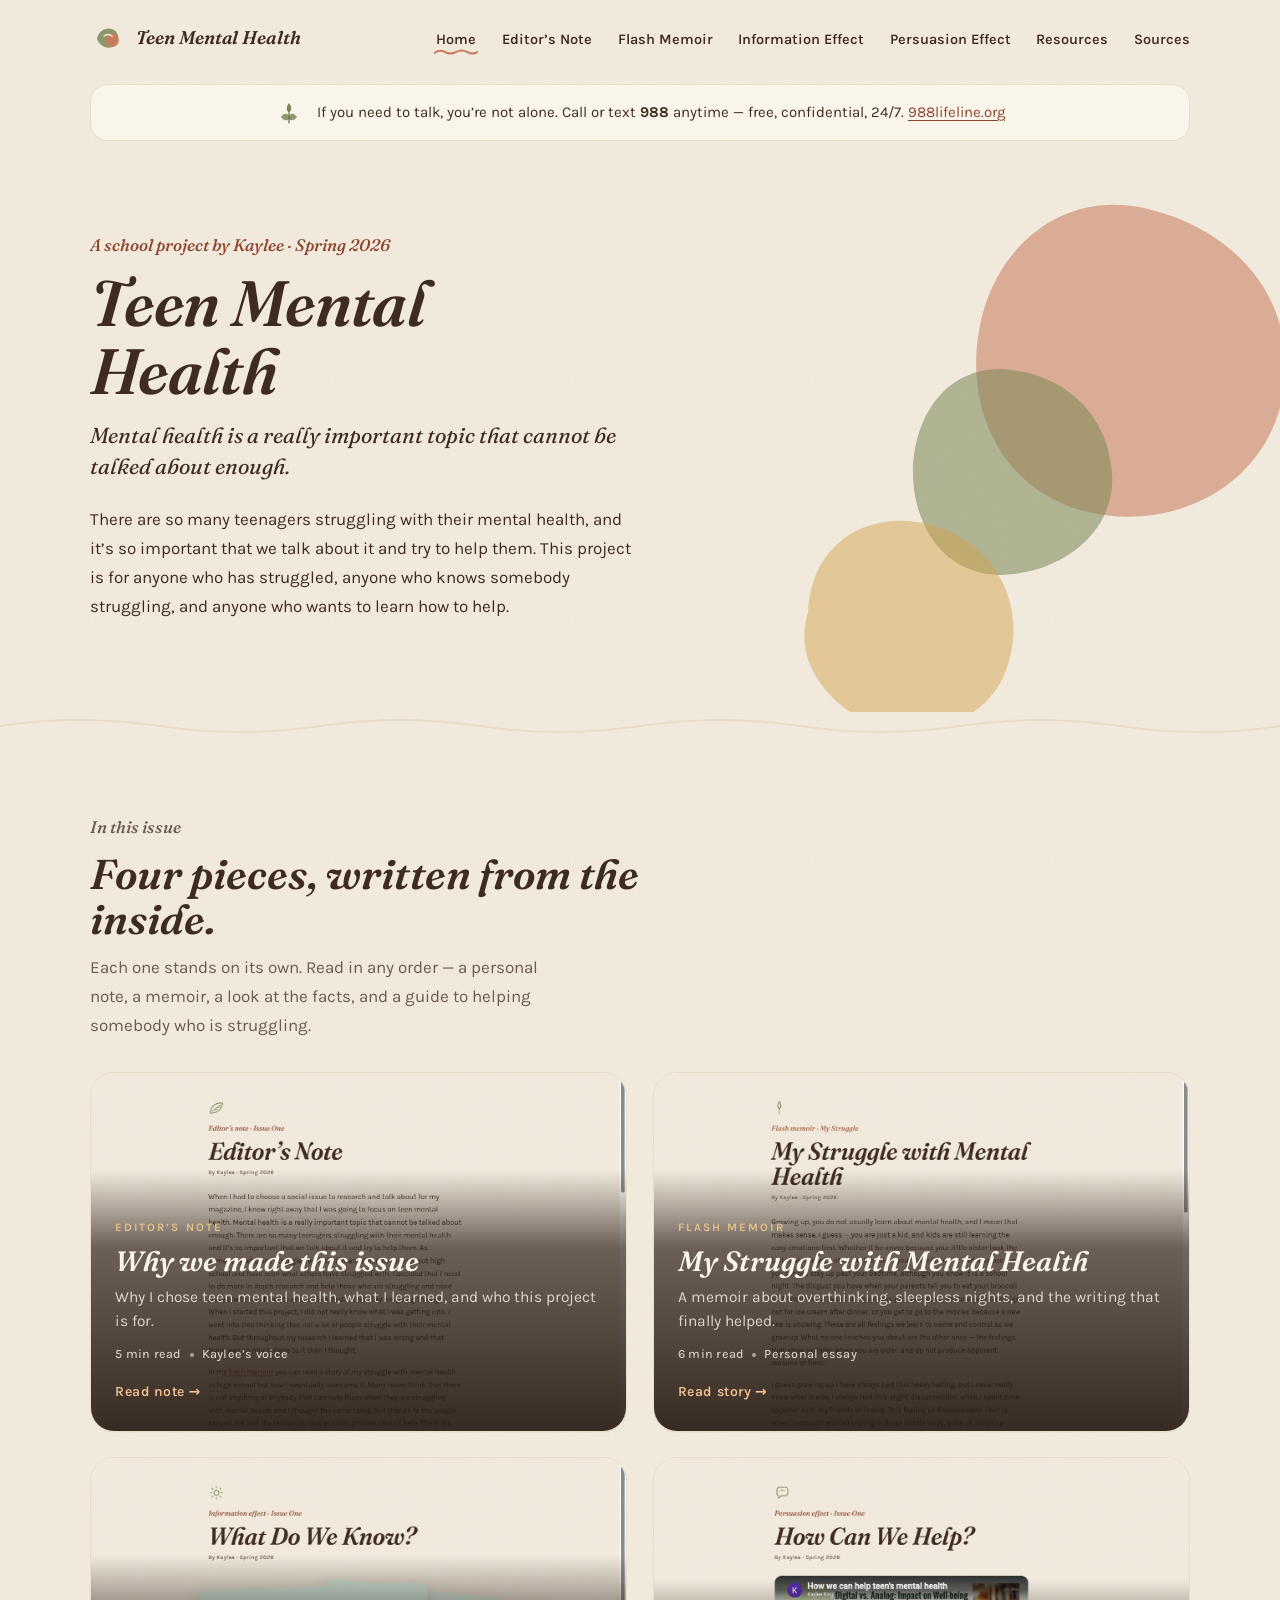
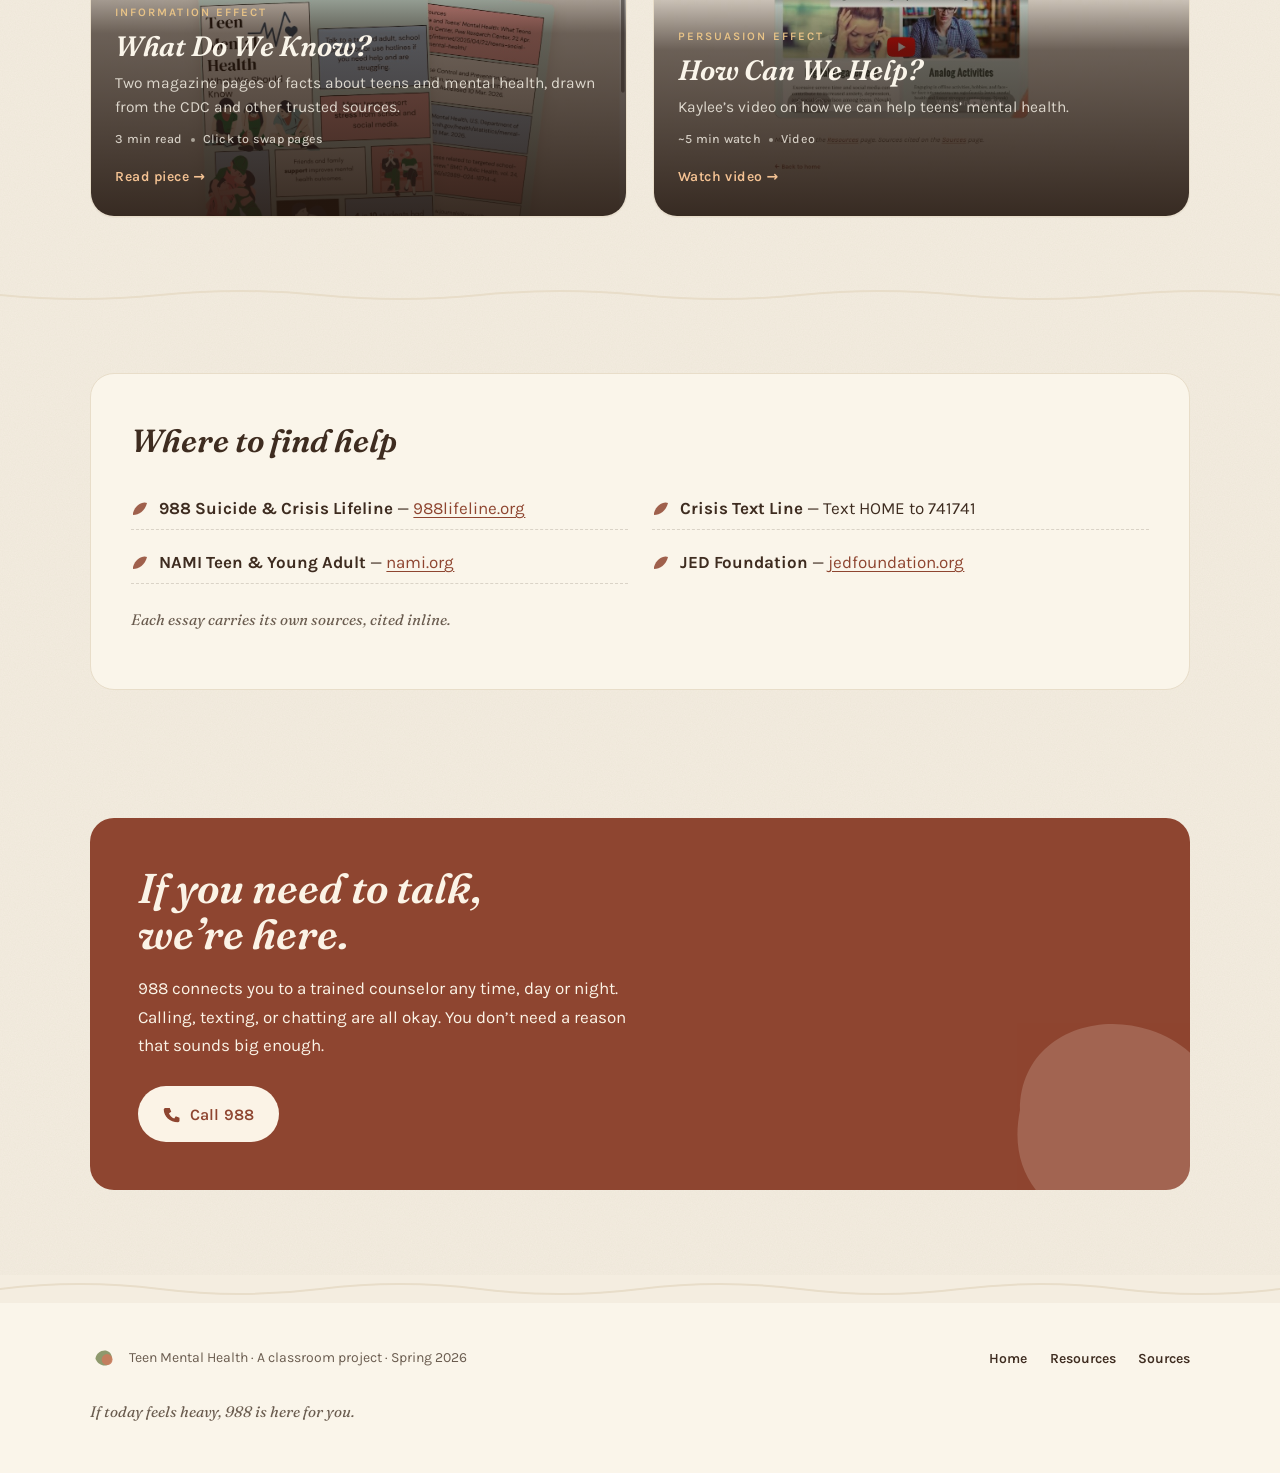
==== commit e49a65b4: "Back-to-top CTA, card meta, mobile hero fix, swap editor's note image - New floating "Back to top" b" ====
--- a/index.html
+++ b/index.html
@@ -9,6 +9,7 @@
   <link rel="preconnect" href="https://fonts.gstatic.com" crossorigin>
   <link href="https://fonts.googleapis.com/css2?family=Fraunces:ital,opsz,wght@0,9..144,500;0,9..144,600;1,9..144,400;1,9..144,500;1,9..144,600&family=Karla:wght@400;500;600;700&display=swap" rel="stylesheet">
   <link rel="stylesheet" href="styles.css">
+  <script src="app.js" defer></script>
 </head>
 <body>
   <a href="#main" class="skip-link">Skip to content</a>
@@ -130,6 +131,11 @@
               <span class="card__kicker">Editor&rsquo;s note</span>
               <h3 class="card__title">Why we made this issue</h3>
               <p class="card__dek">Why I chose teen mental health, what I learned, and who this project is for.</p>
+              <span class="card__meta">
+                <span class="card__meta-item">5 min read</span>
+                <span class="card__meta-dot" aria-hidden="true"></span>
+                <span class="card__meta-item">Kaylee&rsquo;s voice</span>
+              </span>
               <span class="card__cta">Read note &rarr;</span>
             </span>
           </a>
@@ -140,6 +146,11 @@
               <span class="card__kicker">Flash memoir</span>
               <h3 class="card__title">My Struggle with Mental Health</h3>
               <p class="card__dek">A memoir about overthinking, sleepless nights, and the writing that finally helped.</p>
+              <span class="card__meta">
+                <span class="card__meta-item">6 min read</span>
+                <span class="card__meta-dot" aria-hidden="true"></span>
+                <span class="card__meta-item">Personal essay</span>
+              </span>
               <span class="card__cta">Read story &rarr;</span>
             </span>
           </a>
@@ -149,7 +160,12 @@
             <span class="card__content">
               <span class="card__kicker">Information effect</span>
               <h3 class="card__title">What Do We Know?</h3>
-              <p class="card__dek">The facts about teens and mental health, drawn from the CDC and other trusted sources.</p>
+              <p class="card__dek">Two magazine pages of facts about teens and mental health, drawn from the CDC and other trusted sources.</p>
+              <span class="card__meta">
+                <span class="card__meta-item">3 min read</span>
+                <span class="card__meta-dot" aria-hidden="true"></span>
+                <span class="card__meta-item">Click to swap pages</span>
+              </span>
               <span class="card__cta">Read piece &rarr;</span>
             </span>
           </a>
@@ -159,8 +175,13 @@
             <span class="card__content">
               <span class="card__kicker">Persuasion effect</span>
               <h3 class="card__title">How Can We Help?</h3>
-              <p class="card__dek">Warning signs to watch for, what may cause a teen to struggle, and how to support somebody who is.</p>
-              <span class="card__cta">Read essay &rarr;</span>
+              <p class="card__dek">Kaylee&rsquo;s video on how we can help teens&rsquo; mental health.</p>
+              <span class="card__meta">
+                <span class="card__meta-item">~5 min watch</span>
+                <span class="card__meta-dot" aria-hidden="true"></span>
+                <span class="card__meta-item">Video</span>
+              </span>
+              <span class="card__cta">Watch video &rarr;</span>
             </span>
           </a>
 
--- a/styles.css
+++ b/styles.css
@@ -335,16 +335,32 @@
 .hero__shapes {
   position: absolute;
   inset: 0;
-  z-index: 1;
+  z-index: 0;
   pointer-events: none;
 }
 .hero__shape {
   position: absolute;
-  opacity: 0.6;
+  opacity: 0.55;
 }
 .hero__shape--a { top: 8%;  right: -2%;  width: clamp(180px, 28vw, 360px); transform: rotate(6deg); }
 .hero__shape--b { top: 38%; right: 12%;  width: clamp(120px, 18vw, 230px); transform: rotate(-8deg); }
 .hero__shape--c { bottom: -8%; left: 60%; width: clamp(140px, 22vw, 280px); transform: rotate(3deg); display: none; }
+
+/* On phones, push the decorative shapes below the hero text so they
+   never overlap headlines or body copy. */
+@media (max-width: 720px) {
+  .hero { padding-bottom: 0; }
+  .hero__inner { padding-bottom: 1.5rem; }
+  .hero__shapes {
+    position: relative;
+    inset: auto;
+    height: 180px;
+    margin-top: 1.5rem;
+  }
+  .hero__shape--a { top: 0;  right: -8%;  width: 200px; }
+  .hero__shape--b { top: 30px; left: -4%; right: auto; width: 150px; }
+  .hero__shape--c { display: none; }
+}
 
 @media (min-width: 900px) {
   .hero__shape--c { display: block; }
@@ -463,6 +479,26 @@
   font-size: 15.5px;
   line-height: 1.55;
 }
+.card__meta {
+  display: inline-flex;
+  flex-wrap: wrap;
+  align-items: center;
+  gap: 0.5rem;
+  margin: 0.1rem 0 0.1rem;
+  font-family: var(--body);
+  font-size: 12.5px;
+  font-weight: 500;
+  letter-spacing: 0.02em;
+  color: rgba(250, 245, 234, 0.78);
+}
+.card__meta-item { white-space: nowrap; }
+.card__meta-dot {
+  width: 4px;
+  height: 4px;
+  border-radius: 50%;
+  background: rgba(250, 245, 234, 0.55);
+  flex: 0 0 auto;
+}
 .card__cta {
   font-family: var(--body);
   font-weight: 600;
@@ -472,7 +508,7 @@
   display: inline-flex;
   align-items: center;
   gap: 0.35rem;
-  margin-top: 0.15rem;
+  margin-top: 0.25rem;
 }
 .card:hover .card__cta { color: #FAF5EA; }
 
@@ -1023,6 +1059,62 @@
 }
 
 
+/* ---------- Back-to-top floating CTA ---------- */
+.to-top {
+  position: fixed;
+  bottom: clamp(1rem, 2.5vw, 1.6rem);
+  right: clamp(1rem, 2.5vw, 1.6rem);
+  z-index: 50;
+  display: inline-flex;
+  align-items: center;
+  gap: 0.45rem;
+  padding: 0.7rem 1.05rem 0.7rem 0.85rem;
+  font-family: var(--body);
+  font-weight: 600;
+  font-size: 14px;
+  letter-spacing: 0.02em;
+  color: #FBF3E6;
+  background: var(--terracotta-dp);
+  border: 1.5px solid var(--terracotta-dp);
+  border-radius: var(--r-pill);
+  cursor: pointer;
+  box-shadow: 0 10px 24px rgba(95, 62, 40, 0.22);
+  opacity: 0;
+  transform: translateY(8px);
+  transition: opacity 200ms ease, transform 240ms ease, background-color 200ms ease;
+}
+.to-top.is-visible {
+  opacity: 1;
+  transform: translateY(0);
+}
+.to-top:hover {
+  background: #6F351F;
+  border-color: #6F351F;
+}
+.to-top:focus-visible {
+  outline: 3px solid var(--terracotta-dp);
+  outline-offset: 3px;
+}
+.to-top svg {
+  width: 18px;
+  height: 18px;
+  flex: 0 0 auto;
+}
+@media (max-width: 540px) {
+  .to-top__label { display: none; }
+  .to-top {
+    padding: 0.85rem;
+    width: 48px;
+    height: 48px;
+    justify-content: center;
+  }
+  .to-top svg { width: 22px; height: 22px; }
+}
+@media (prefers-reduced-motion: reduce) {
+  .to-top { transition: opacity 0.001ms, transform 0.001ms; }
+}
+
+
 /* ---------- Print kindness ---------- */
 @media print {
   body { background: #fff; }
